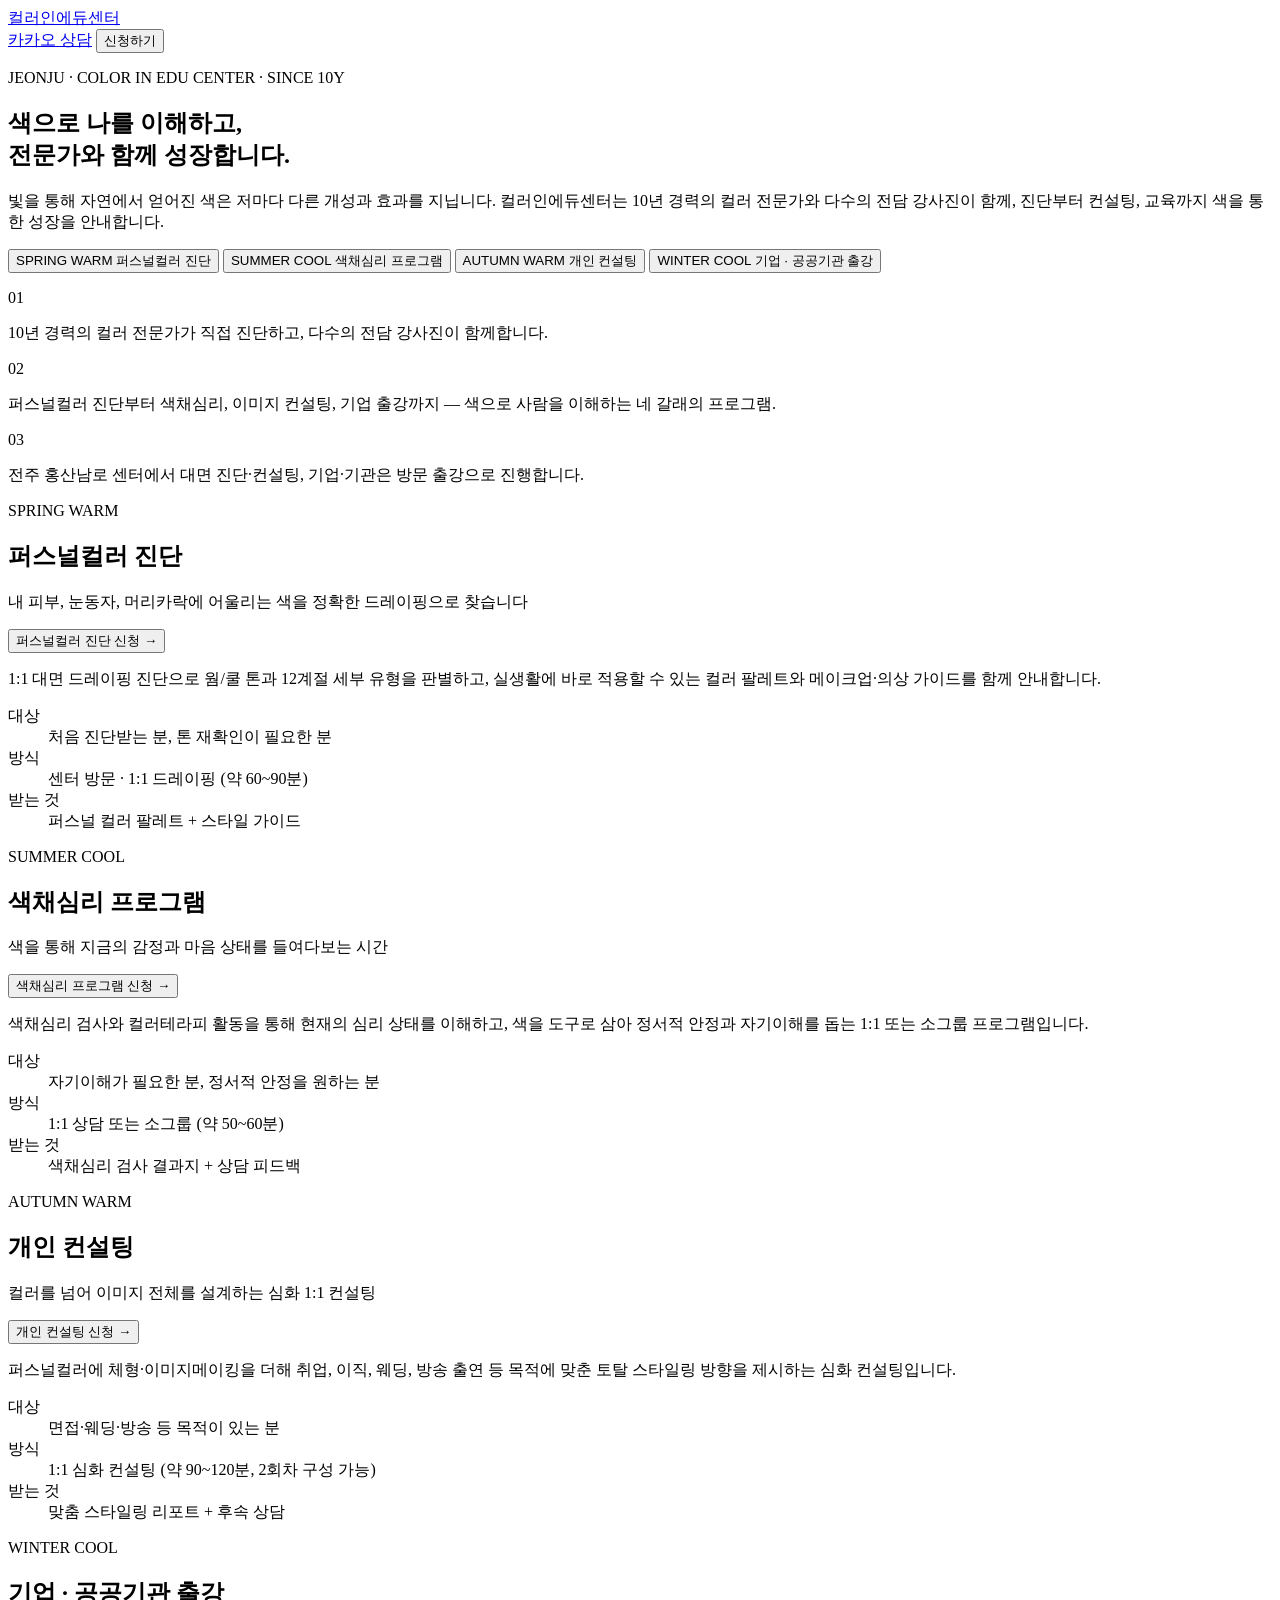
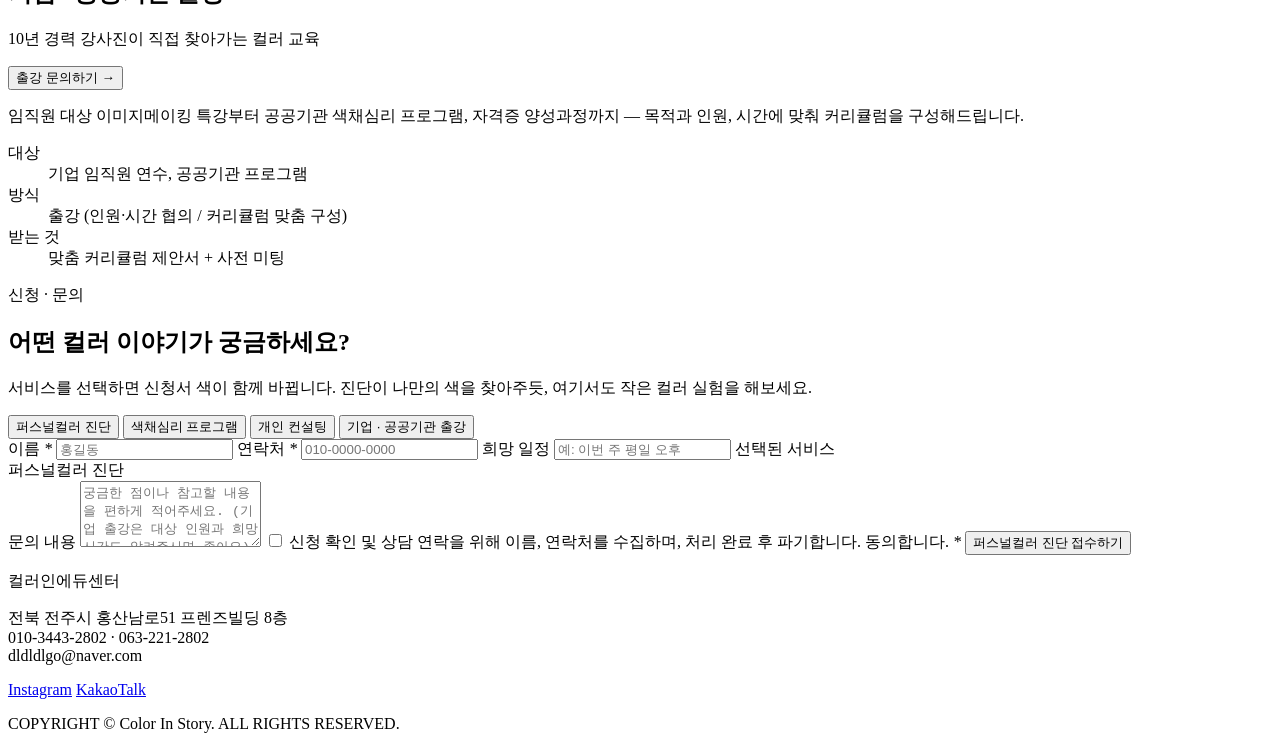
==== index.html @ 159d26b9 "Add files via upload" ====
<!doctype html>
<html lang="ko">
<head>
<meta charset="UTF-8" />
<meta name="viewport" content="width=device-width, initial-scale=1.0" />
<title>컬러인에듀센터 | 색으로 나를 이해하고, 색으로 성장하다</title>
<meta name="description" content="전주 컬러인에듀센터 — 퍼스널컬러 진단, 색채심리 프로그램, 개인 컨설팅, 기업·공공기관 출강 신청. 10년 경력의 컬러 전문가와 함께하세요." />
<meta property="og:title" content="컬러인에듀센터 | Color In Story" />
<meta property="og:description" content="퍼스널컬러 · 색채심리 · 개인컨설팅 · 기업/공공기관 출강 신청" />
<meta property="og:locale" content="ko_KR" />
<link rel="preconnect" href="https://fonts.googleapis.com" />
<link rel="preconnect" href="https://fonts.gstatic.com" crossorigin />
<link href="https://fonts.googleapis.com/css2?family=Noto+Serif+KR:wght@500;700&family=Noto+Sans+KR:wght@400;500;600;700&family=JetBrains+Mono:wght@500&display=swap" rel="stylesheet" />
<link rel="stylesheet" href="css/style.css" />
</head>
<body>

<header class="site-header">
  <div class="wrap header-row">
    <a href="#top" class="logo">컬러인에듀센터</a>
    <div class="header-actions">
      <a href="https://pf.kakao.com/_MabiC" target="_blank" rel="noreferrer" class="btn btn-ghost hide-mobile">카카오 상담</a>
      <button type="button" class="btn btn-solid js-apply">신청하기</button>
    </div>
  </div>
</header>

<main>

  <!-- Hero -->
  <section id="top" class="hero wrap">
    <p class="eyebrow">JEONJU · COLOR IN EDU CENTER · SINCE 10Y</p>
    <h1 class="hero-title">색으로 나를 이해하고,<br />전문가와 함께 성장합니다.</h1>
    <p class="hero-sub">
      빛을 통해 자연에서 얻어진 색은 저마다 다른 개성과 효과를 지닙니다. 컬러인에듀센터는 10년
      경력의 컬러 전문가와 다수의 전담 강사진이 함께, 진단부터 컨설팅, 교육까지 색을 통한
      성장을 안내합니다.
    </p>

    <div class="swatch-grid">
      <button class="swatch-card js-pick" data-service="personal" style="--accent: var(--spring)">
        <span class="swatch-bar"></span>
        <span class="swatch-season">SPRING WARM</span>
        <span class="swatch-title">퍼스널컬러 진단</span>
      </button>
      <button class="swatch-card js-pick" data-service="psychology" style="--accent: var(--summer)">
        <span class="swatch-bar"></span>
        <span class="swatch-season">SUMMER COOL</span>
        <span class="swatch-title">색채심리 프로그램</span>
      </button>
      <button class="swatch-card js-pick" data-service="consulting" style="--accent: var(--autumn)">
        <span class="swatch-bar"></span>
        <span class="swatch-season">AUTUMN WARM</span>
        <span class="swatch-title">개인 컨설팅</span>
      </button>
      <button class="swatch-card js-pick" data-service="corporate" style="--accent: var(--winter)">
        <span class="swatch-bar"></span>
        <span class="swatch-season">WINTER COOL</span>
        <span class="swatch-title">기업 · 공공기관 출강</span>
      </button>
    </div>
  </section>

  <!-- About strip -->
  <section class="about-strip">
    <div class="wrap about-grid">
      <div>
        <p class="num">01</p>
        <p class="about-text">10년 경력의 컬러 전문가가 직접 진단하고, 다수의 전담 강사진이 함께합니다.</p>
      </div>
      <div>
        <p class="num">02</p>
        <p class="about-text">퍼스널컬러 진단부터 색채심리, 이미지 컨설팅, 기업 출강까지 — 색으로 사람을 이해하는 네 갈래의 프로그램.</p>
      </div>
      <div>
        <p class="num">03</p>
        <p class="about-text">전주 홍산남로 센터에서 대면 진단·컨설팅, 기업·기관은 방문 출강으로 진행합니다.</p>
      </div>
    </div>
  </section>

  <!-- Service: 퍼스널컬러 -->
  <section id="personal" class="service" style="--accent: var(--spring)">
    <div class="wrap service-row">
      <div class="service-head">
        <p class="eyebrow accent-text">SPRING WARM</p>
        <h2 class="service-title">퍼스널컬러 진단</h2>
        <p class="service-tagline">내 피부, 눈동자, 머리카락에 어울리는 색을 정확한 드레이핑으로 찾습니다</p>
        <button type="button" class="btn btn-accent js-pick" data-service="personal">퍼스널컬러 진단 신청 →</button>
      </div>
      <div class="service-body">
        <p class="service-desc">
          1:1 대면 드레이핑 진단으로 웜/쿨 톤과 12계절 세부 유형을 판별하고, 실생활에 바로 적용할 수 있는
          컬러 팔레트와 메이크업·의상 가이드를 함께 안내합니다.
        </p>
        <dl class="point-grid">
          <div class="point-card">
            <dt>대상</dt><dd>처음 진단받는 분, 톤 재확인이 필요한 분</dd>
          </div>
          <div class="point-card">
            <dt>방식</dt><dd>센터 방문 · 1:1 드레이핑 (약 60~90분)</dd>
          </div>
          <div class="point-card">
            <dt>받는 것</dt><dd>퍼스널 컬러 팔레트 + 스타일 가이드</dd>
          </div>
        </dl>
      </div>
    </div>
  </section>

  <!-- Service: 색채심리 -->
  <section id="psychology" class="service reversed" style="--accent: var(--summer)">
    <div class="wrap service-row">
      <div class="service-head">
        <p class="eyebrow accent-text">SUMMER COOL</p>
        <h2 class="service-title">색채심리 프로그램</h2>
        <p class="service-tagline">색을 통해 지금의 감정과 마음 상태를 들여다보는 시간</p>
        <button type="button" class="btn btn-accent js-pick" data-service="psychology">색채심리 프로그램 신청 →</button>
      </div>
      <div class="service-body">
        <p class="service-desc">
          색채심리 검사와 컬러테라피 활동을 통해 현재의 심리 상태를 이해하고, 색을 도구로 삼아
          정서적 안정과 자기이해를 돕는 1:1 또는 소그룹 프로그램입니다.
        </p>
        <dl class="point-grid">
          <div class="point-card">
            <dt>대상</dt><dd>자기이해가 필요한 분, 정서적 안정을 원하는 분</dd>
          </div>
          <div class="point-card">
            <dt>방식</dt><dd>1:1 상담 또는 소그룹 (약 50~60분)</dd>
          </div>
          <div class="point-card">
            <dt>받는 것</dt><dd>색채심리 검사 결과지 + 상담 피드백</dd>
          </div>
        </dl>
      </div>
    </div>
  </section>

  <!-- Service: 개인 컨설팅 -->
  <section id="consulting" class="service" style="--accent: var(--autumn)">
    <div class="wrap service-row">
      <div class="service-head">
        <p class="eyebrow accent-text">AUTUMN WARM</p>
        <h2 class="service-title">개인 컨설팅</h2>
        <p class="service-tagline">컬러를 넘어 이미지 전체를 설계하는 심화 1:1 컨설팅</p>
        <button type="button" class="btn btn-accent js-pick" data-service="consulting">개인 컨설팅 신청 →</button>
      </div>
      <div class="service-body">
        <p class="service-desc">
          퍼스널컬러에 체형·이미지메이킹을 더해 취업, 이직, 웨딩, 방송 출연 등 목적에 맞춘
          토탈 스타일링 방향을 제시하는 심화 컨설팅입니다.
        </p>
        <dl class="point-grid">
          <div class="point-card">
            <dt>대상</dt><dd>면접·웨딩·방송 등 목적이 있는 분</dd>
          </div>
          <div class="point-card">
            <dt>방식</dt><dd>1:1 심화 컨설팅 (약 90~120분, 2회차 구성 가능)</dd>
          </div>
          <div class="point-card">
            <dt>받는 것</dt><dd>맞춤 스타일링 리포트 + 후속 상담</dd>
          </div>
        </dl>
      </div>
    </div>
  </section>

  <!-- Service: 기업/공공기관 출강 -->
  <section id="corporate" class="service reversed" style="--accent: var(--winter)">
    <div class="wrap service-row">
      <div class="service-head">
        <p class="eyebrow accent-text">WINTER COOL</p>
        <h2 class="service-title">기업 · 공공기관 출강</h2>
        <p class="service-tagline">10년 경력 강사진이 직접 찾아가는 컬러 교육</p>
        <button type="button" class="btn btn-accent js-pick" data-service="corporate">출강 문의하기 →</button>
      </div>
      <div class="service-body">
        <p class="service-desc">
          임직원 대상 이미지메이킹 특강부터 공공기관 색채심리 프로그램, 자격증 양성과정까지 —
          목적과 인원, 시간에 맞춰 커리큘럼을 구성해드립니다.
        </p>
        <dl class="point-grid">
          <div class="point-card">
            <dt>대상</dt><dd>기업 임직원 연수, 공공기관 프로그램</dd>
          </div>
          <div class="point-card">
            <dt>방식</dt><dd>출강 (인원·시간 협의 / 커리큘럼 맞춤 구성)</dd>
          </div>
          <div class="point-card">
            <dt>받는 것</dt><dd>맞춤 커리큘럼 제안서 + 사전 미팅</dd>
          </div>
        </dl>
      </div>
    </div>
  </section>

  <!-- Application form -->
  <section id="apply" class="apply wrap">
    <div class="apply-card" style="--accent: var(--spring)" id="applyCard">
      <p class="eyebrow">신청 · 문의</p>
      <h2 class="apply-title">어떤 컬러 이야기가 궁금하세요?</h2>
      <p class="apply-sub">서비스를 선택하면 신청서 색이 함께 바뀝니다. 진단이 나만의 색을 찾아주듯, 여기서도 작은 컬러 실험을 해보세요.</p>

      <div class="pill-row" id="pillRow">
        <button type="button" class="pill js-pill" data-service="personal">퍼스널컬러 진단</button>
        <button type="button" class="pill js-pill" data-service="psychology">색채심리 프로그램</button>
        <button type="button" class="pill js-pill" data-service="consulting">개인 컨설팅</button>
        <button type="button" class="pill js-pill" data-service="corporate">기업 · 공공기관 출강</button>
      </div>

      <form id="applyForm" class="apply-form" novalidate>
        <label class="field">
          <span class="field-label">이름 <em>*</em></span>
          <input class="input" type="text" name="name" placeholder="홍길동" required />
        </label>
        <label class="field">
          <span class="field-label">연락처 <em>*</em></span>
          <input class="input" type="tel" name="phone" placeholder="010-0000-0000" required />
        </label>
        <label class="field">
          <span class="field-label">희망 일정</span>
          <input class="input" type="text" name="preferredDate" placeholder="예: 이번 주 평일 오후" />
        </label>
        <label class="field">
          <span class="field-label">선택된 서비스</span>
          <div class="input input-static" id="selectedServiceLabel">퍼스널컬러 진단</div>
        </label>
        <label class="field field-full">
          <span class="field-label">문의 내용</span>
          <textarea class="input" name="message" rows="4" placeholder="궁금한 점이나 참고할 내용을 편하게 적어주세요. (기업 출강은 대상 인원과 희망 시간도 알려주시면 좋아요)"></textarea>
        </label>

        <label class="consent field-full">
          <input type="checkbox" name="consent" required />
          <span>신청 확인 및 상담 연락을 위해 이름, 연락처를 수집하며, 처리 완료 후 파기합니다. 동의합니다. <em>*</em></span>
        </label>

        <p class="form-error" id="formError" hidden></p>

        <button type="submit" class="btn btn-accent submit-btn field-full" id="submitBtn">
          <span id="submitLabel">퍼스널컬러 진단 접수하기</span>
        </button>
      </form>

      <div class="apply-success" id="applySuccess" hidden>
        <p class="success-title">신청이 접수됐어요.</p>
        <p class="success-sub">담당 강사가 확인 후 남겨주신 연락처로 안내드릴게요. 급하시면 카카오톡 상담도 가능합니다.</p>
        <a href="https://pf.kakao.com/_MabiC" target="_blank" rel="noreferrer" class="btn btn-accent">카카오톡으로 바로 상담하기</a>
      </div>
    </div>
  </section>

</main>

<footer class="site-footer">
  <div class="wrap footer-row">
    <div>
      <p class="footer-logo">컬러인에듀센터</p>
      <p class="footer-contact">
        전북 전주시 홍산남로51 프렌즈빌딩 8층<br />
        010-3443-2802 · 063-221-2802<br />
        dldldlgo@naver.com
      </p>
    </div>
    <div class="footer-links">
      <a href="https://www.instagram.com/colorinstory_official/" target="_blank" rel="noreferrer" class="btn btn-ghost">Instagram</a>
      <a href="https://pf.kakao.com/_MabiC" target="_blank" rel="noreferrer" class="btn btn-ghost">KakaoTalk</a>
    </div>
  </div>
  <p class="footer-copy wrap">COPYRIGHT © Color In Story. ALL RIGHTS RESERVED.</p>
</footer>

<script src="js/main.js"></script>
</body>
</html>
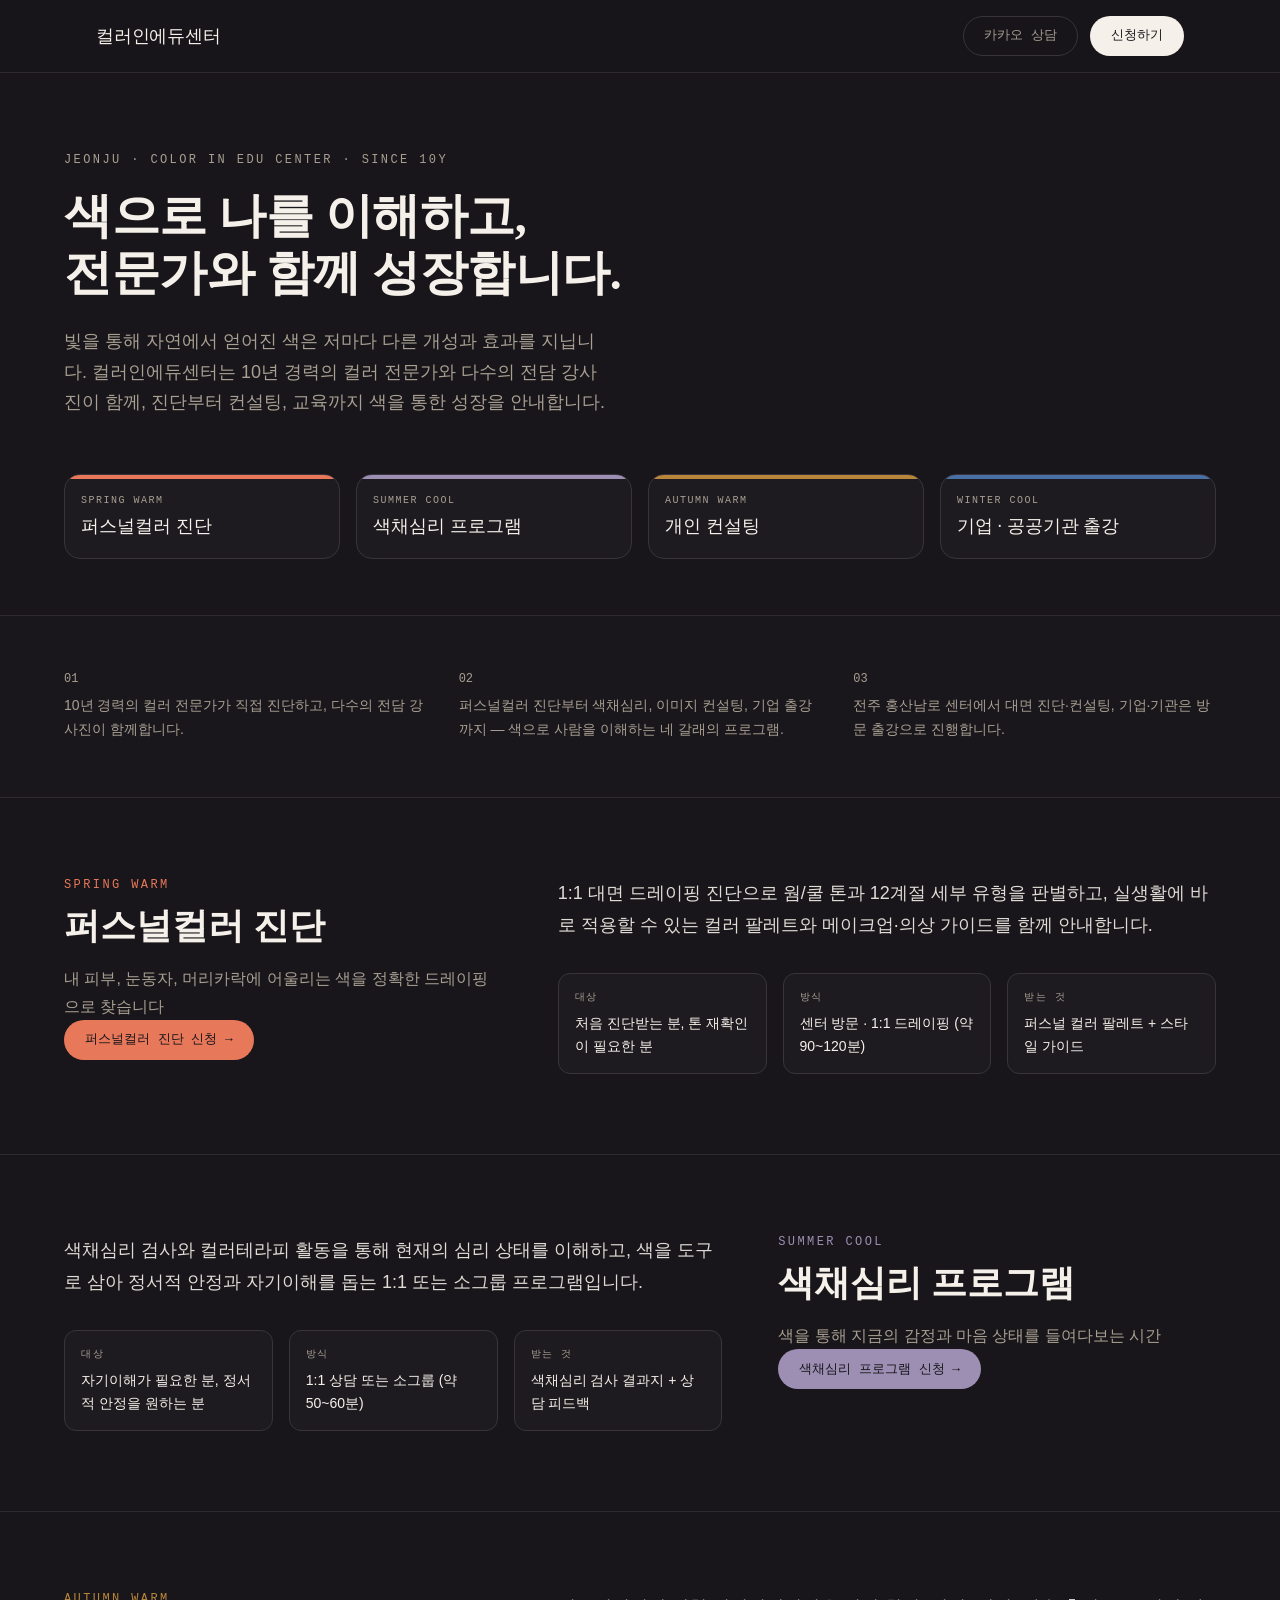
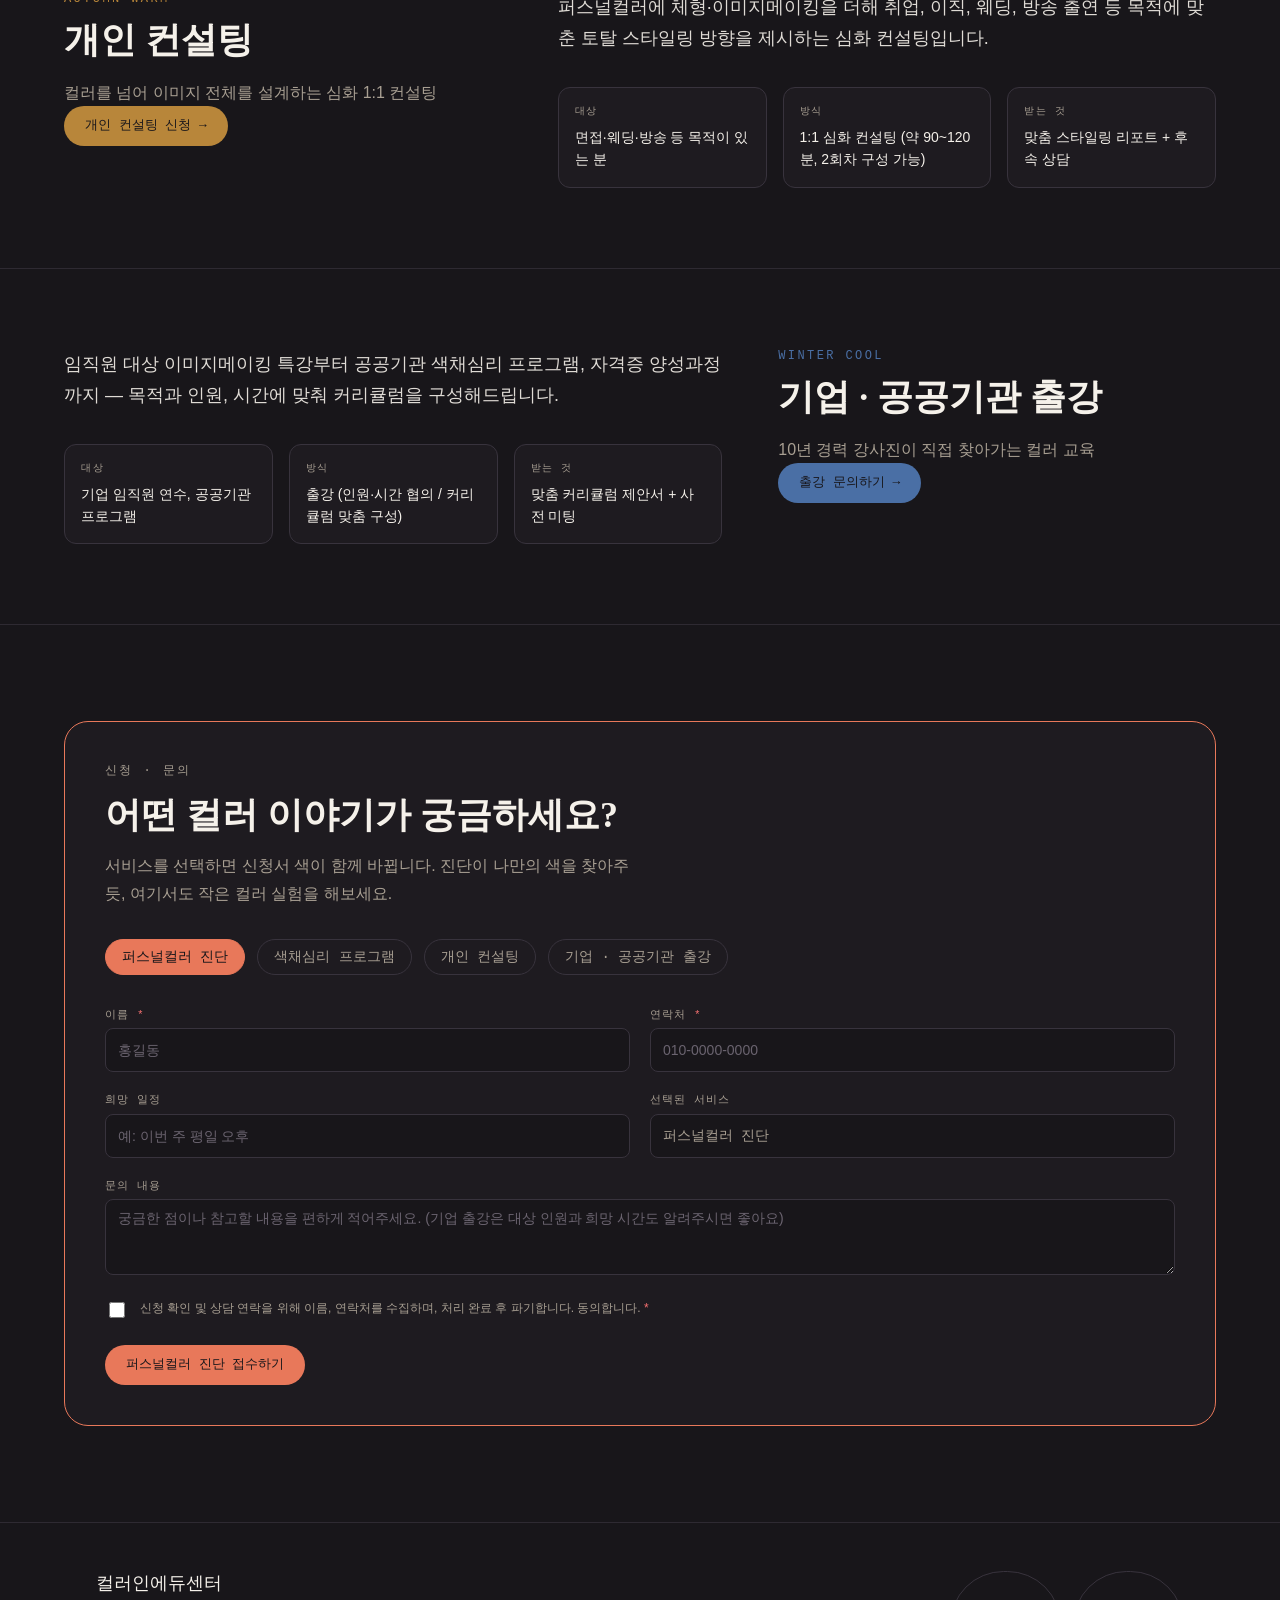
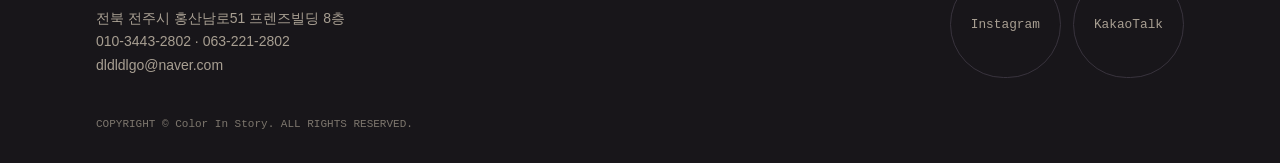
==== commit 76590517: "Update index.html" ====
--- a/index.html
+++ b/index.html
@@ -11,7 +11,7 @@
 <link rel="preconnect" href="https://fonts.googleapis.com" />
 <link rel="preconnect" href="https://fonts.gstatic.com" crossorigin />
 <link href="https://fonts.googleapis.com/css2?family=Noto+Serif+KR:wght@500;700&family=Noto+Sans+KR:wght@400;500;600;700&family=JetBrains+Mono:wght@500&display=swap" rel="stylesheet" />
-<link rel="stylesheet" href="css/style.css" />
+<link rel="stylesheet" href="style.css" />
 </head>
 <body>
 
@@ -98,7 +98,7 @@
             <dt>대상</dt><dd>처음 진단받는 분, 톤 재확인이 필요한 분</dd>
           </div>
           <div class="point-card">
-            <dt>방식</dt><dd>센터 방문 · 1:1 드레이핑 (약 60~90분)</dd>
+            <dt>방식</dt><dd>센터 방문 · 1:1 드레이핑 (약 90~120분)</dd>
           </div>
           <div class="point-card">
             <dt>받는 것</dt><dd>퍼스널 컬러 팔레트 + 스타일 가이드</dd>
@@ -271,6 +271,6 @@
   <p class="footer-copy wrap">COPYRIGHT © Color In Story. ALL RIGHTS RESERVED.</p>
 </footer>
 
-<script src="js/main.js"></script>
+<script src="main.js"></script>
 </body>
 </html>
--- a/style.css
+++ b/style.css
@@ -0,0 +1,438 @@
+:root {
+  --ink: #18161a;
+  --ink-soft: #1e1b20;
+  --ink-line: #38333d;
+  --paper: #f5f1ea;
+  --paper-dim: #a89f92;
+  --spring: #e8785a;
+  --summer: #9c8fb3;
+  --autumn: #b8863a;
+  --winter: #4a6fa5;
+
+  --font-display: "Noto Serif KR", serif;
+  --font-body: "Noto Sans KR", sans-serif;
+  --font-mono: "JetBrains Mono", monospace;
+}
+
+* { box-sizing: border-box; }
+
+html { scroll-behavior: smooth; }
+
+@media (prefers-reduced-motion: reduce) {
+  html { scroll-behavior: auto; }
+  * { animation-duration: 0.01ms !important; transition-duration: 0.01ms !important; }
+}
+
+body {
+  margin: 0;
+  background: var(--ink);
+  color: var(--paper);
+  font-family: var(--font-body);
+  -webkit-font-smoothing: antialiased;
+}
+
+::selection { background: var(--spring); color: var(--ink); }
+
+a { color: inherit; }
+
+.wrap {
+  max-width: 72rem;
+  margin: 0 auto;
+  padding: 0 1.25rem;
+}
+
+@media (min-width: 640px) {
+  .wrap { padding: 0 2rem; }
+}
+
+.eyebrow {
+  font-family: var(--font-mono);
+  font-size: 0.75rem;
+  letter-spacing: 0.2em;
+  color: var(--paper-dim);
+  margin: 0;
+}
+
+.accent-text { color: var(--accent); }
+
+/* ---------- Buttons ---------- */
+
+.btn {
+  display: inline-flex;
+  align-items: center;
+  gap: 0.5rem;
+  border-radius: 999px;
+  padding: 0.65rem 1.25rem;
+  font-family: var(--font-mono);
+  font-size: 0.8rem;
+  font-weight: 500;
+  border: 1px solid transparent;
+  cursor: pointer;
+  text-decoration: none;
+  transition: opacity 0.15s ease, border-color 0.15s ease, color 0.15s ease;
+  background: none;
+}
+
+.btn-ghost {
+  border-color: var(--ink-line);
+  color: var(--paper-dim);
+}
+.btn-ghost:hover { border-color: var(--paper); color: var(--paper); }
+
+.btn-solid {
+  background: var(--paper);
+  color: var(--ink);
+}
+.btn-solid:hover { opacity: 0.85; }
+
+.btn-accent {
+  background: var(--accent);
+  color: var(--ink);
+}
+.btn-accent:hover { opacity: 0.9; }
+
+.hide-mobile { display: none; }
+@media (min-width: 640px) { .hide-mobile { display: inline-flex; } }
+
+/* ---------- Header ---------- */
+
+.site-header {
+  position: sticky;
+  top: 0;
+  z-index: 40;
+  border-bottom: 1px solid rgba(56, 51, 61, 0.7);
+  background: rgba(24, 22, 26, 0.85);
+  backdrop-filter: blur(8px);
+}
+
+.header-row {
+  display: flex;
+  align-items: center;
+  justify-content: space-between;
+  padding-top: 1rem;
+  padding-bottom: 1rem;
+}
+
+.logo {
+  font-family: var(--font-display);
+  font-size: 1.125rem;
+  letter-spacing: -0.01em;
+  text-decoration: none;
+  color: var(--paper);
+}
+
+.header-actions { display: flex; align-items: center; gap: 0.75rem; }
+
+/* ---------- Hero ---------- */
+
+.hero { padding: 3.5rem 0 2.5rem; }
+@media (min-width: 640px) { .hero { padding: 5rem 0 3.5rem; } }
+
+.hero-title {
+  font-family: var(--font-display);
+  font-size: 2.25rem;
+  line-height: 1.25;
+  letter-spacing: -0.01em;
+  max-width: 42rem;
+  margin: 1.25rem 0 0;
+  color: var(--paper);
+}
+@media (min-width: 640px) { .hero-title { font-size: 3rem; line-height: 1.2; } }
+
+.hero-sub {
+  max-width: 34rem;
+  margin: 1.5rem 0 0;
+  color: var(--paper-dim);
+  line-height: 1.7;
+  font-size: 1rem;
+}
+@media (min-width: 640px) { .hero-sub { font-size: 1.125rem; } }
+
+.swatch-grid {
+  display: grid;
+  grid-template-columns: repeat(2, 1fr);
+  gap: 0.75rem;
+  margin-top: 2.5rem;
+}
+@media (min-width: 640px) {
+  .swatch-grid { grid-template-columns: repeat(4, 1fr); gap: 1rem; margin-top: 3.5rem; }
+}
+
+.swatch-card {
+  position: relative;
+  overflow: hidden;
+  border-radius: 1rem;
+  border: 1px solid var(--ink-line);
+  background: var(--ink-soft);
+  padding: 1.25rem 1rem;
+  text-align: left;
+  cursor: pointer;
+  transition: border-color 0.15s ease;
+}
+.swatch-card:hover { border-color: rgba(245, 241, 234, 0.4); }
+
+.swatch-bar {
+  position: absolute;
+  top: 0; left: 0; right: 0;
+  height: 4px;
+  background: var(--accent);
+  transition: height 0.15s ease;
+}
+.swatch-card:hover .swatch-bar { height: 6px; }
+
+.swatch-season {
+  display: block;
+  font-family: var(--font-mono);
+  font-size: 0.625rem;
+  letter-spacing: 0.15em;
+  color: var(--paper-dim);
+}
+
+.swatch-title {
+  display: block;
+  margin-top: 0.5rem;
+  font-family: var(--font-display);
+  font-size: 1rem;
+  color: var(--paper);
+}
+@media (min-width: 640px) { .swatch-title { font-size: 1.125rem; } }
+
+/* ---------- About strip ---------- */
+
+.about-strip {
+  border-top: 1px solid rgba(56, 51, 61, 0.7);
+  border-bottom: 1px solid rgba(56, 51, 61, 0.7);
+  background: rgba(30, 27, 32, 0.4);
+}
+
+.about-grid {
+  display: grid;
+  gap: 2rem;
+  padding: 2.5rem 0;
+}
+@media (min-width: 640px) {
+  .about-grid { grid-template-columns: repeat(3, 1fr); padding: 3.5rem 0; }
+}
+
+.num { font-family: var(--font-mono); font-size: 0.75rem; color: var(--paper-dim); margin: 0; }
+.about-text { margin: 0.5rem 0 0; font-size: 0.875rem; line-height: 1.7; color: var(--paper-dim); }
+
+/* ---------- Service sections ---------- */
+
+.service { border-bottom: 1px solid rgba(56, 51, 61, 0.7); }
+
+.service-row {
+  display: flex;
+  flex-direction: column;
+  gap: 2rem;
+  padding: 3.5rem 0;
+}
+@media (min-width: 768px) {
+  .service-row { flex-direction: row; align-items: flex-start; gap: 3.5rem; padding: 5rem 0; }
+  .service.reversed .service-row { flex-direction: row-reverse; }
+  .service-head { width: 38%; flex-shrink: 0; }
+  .service-body { width: 62%; }
+}
+
+.service-title {
+  font-family: var(--font-display);
+  font-size: 1.875rem;
+  line-height: 1.25;
+  color: var(--paper);
+  margin: 0.75rem 0 0;
+}
+@media (min-width: 640px) { .service-title { font-size: 2.25rem; } }
+
+.service-tagline {
+  margin: 1rem 0 0;
+  color: var(--paper-dim);
+  line-height: 1.7;
+}
+
+.service-desc {
+  margin: 0;
+  color: rgba(245, 241, 234, 0.9);
+  line-height: 1.75;
+  font-size: 1rem;
+}
+@media (min-width: 640px) { .service-desc { font-size: 1.125rem; } }
+
+.point-grid {
+  display: grid;
+  gap: 1rem;
+  margin: 2rem 0 0;
+}
+@media (min-width: 640px) { .point-grid { grid-template-columns: repeat(3, 1fr); } }
+
+.point-card {
+  border: 1px solid var(--ink-line);
+  background: var(--ink-soft);
+  border-radius: 0.75rem;
+  padding: 1rem;
+}
+
+.point-card dt {
+  font-family: var(--font-mono);
+  font-size: 0.625rem;
+  letter-spacing: 0.15em;
+  color: var(--paper-dim);
+}
+.point-card dd {
+  margin: 0.5rem 0 0;
+  font-size: 0.875rem;
+  line-height: 1.6;
+  color: var(--paper);
+}
+
+/* ---------- Application form ---------- */
+
+.apply { padding: 4rem 0; }
+@media (min-width: 640px) { .apply { padding: 6rem 0; } }
+
+.apply-card {
+  border: 1px solid var(--accent);
+  background: var(--ink-soft);
+  border-radius: 1.5rem;
+  padding: 1.5rem;
+  transition: border-color 0.4s ease;
+}
+@media (min-width: 640px) { .apply-card { padding: 2.5rem; } }
+
+.apply-title {
+  font-family: var(--font-display);
+  font-size: 1.875rem;
+  margin: 0.75rem 0 0;
+  color: var(--paper);
+}
+@media (min-width: 640px) { .apply-title { font-size: 2.25rem; } }
+
+.apply-sub {
+  max-width: 34rem;
+  margin: 0.75rem 0 0;
+  color: var(--paper-dim);
+  font-size: 0.875rem;
+  line-height: 1.7;
+}
+@media (min-width: 640px) { .apply-sub { font-size: 1rem; } }
+
+.pill-row {
+  display: grid;
+  grid-template-columns: repeat(2, 1fr);
+  gap: 0.5rem;
+  margin-top: 2rem;
+}
+@media (min-width: 640px) {
+  .pill-row { display: flex; flex-wrap: wrap; gap: 0.75rem; }
+}
+
+.pill {
+  border-radius: 999px;
+  border: 1px solid var(--ink-line);
+  color: var(--paper-dim);
+  background: none;
+  padding: 0.5rem 1rem;
+  font-family: var(--font-mono);
+  font-size: 0.75rem;
+  cursor: pointer;
+  transition: all 0.15s ease;
+}
+@media (min-width: 640px) { .pill { font-size: 0.875rem; } }
+
+.pill.active {
+  background: var(--accent);
+  border-color: var(--accent);
+  color: var(--ink);
+}
+
+.apply-form {
+  display: grid;
+  gap: 1.25rem;
+  margin-top: 2rem;
+}
+@media (min-width: 640px) { .apply-form { grid-template-columns: repeat(2, 1fr); } }
+
+.field-full { grid-column: 1 / -1; }
+
+.field-label {
+  display: block;
+  margin-bottom: 0.4rem;
+  font-family: var(--font-mono);
+  font-size: 0.6875rem;
+  letter-spacing: 0.1em;
+  color: var(--paper-dim);
+}
+.field-label em { color: #f87171; font-style: normal; }
+
+.input {
+  width: 100%;
+  height: 2.75rem;
+  border-radius: 0.5rem;
+  border: 1px solid var(--ink-line);
+  background: var(--ink);
+  padding: 0 0.75rem;
+  font-size: 0.875rem;
+  color: var(--paper);
+  font-family: var(--font-body);
+}
+.input::placeholder { color: #6b6470; }
+.input:focus { outline: none; border-color: var(--accent); }
+
+textarea.input { height: auto; padding-top: 0.6rem; resize: vertical; }
+
+.input-static {
+  display: flex;
+  align-items: center;
+  color: var(--paper-dim);
+  font-family: var(--font-mono);
+  font-size: 0.875rem;
+}
+
+.consent {
+  display: flex;
+  align-items: flex-start;
+  gap: 0.75rem;
+  font-size: 0.75rem;
+  line-height: 1.6;
+  color: var(--paper-dim);
+}
+.consent input { margin-top: 0.2rem; flex-shrink: 0; width: 1rem; height: 1rem; accent-color: var(--accent); }
+.consent em { color: #f87171; font-style: normal; }
+
+.form-error { color: #f87171; font-size: 0.875rem; margin: 0; grid-column: 1 / -1; }
+
+.submit-btn { justify-self: start; margin-top: 0.25rem; }
+.submit-btn:disabled { opacity: 0.6; cursor: not-allowed; }
+
+.apply-success {
+  margin-top: 2rem;
+  border: 1px solid var(--accent);
+  border-radius: 1rem;
+  padding: 2rem 1.5rem;
+  text-align: center;
+}
+.success-title { font-family: var(--font-display); font-size: 1.25rem; margin: 0; color: var(--paper); }
+.success-sub { margin: 0.5rem 0 1.25rem; font-size: 0.875rem; color: var(--paper-dim); }
+
+/* ---------- Footer ---------- */
+
+.site-footer { border-top: 1px solid rgba(56, 51, 61, 0.7); padding: 3rem 0 2rem; }
+
+.footer-row {
+  display: flex;
+  flex-direction: column;
+  gap: 2rem;
+  justify-content: space-between;
+}
+@media (min-width: 640px) { .footer-row { flex-direction: row; } }
+
+.footer-logo { font-family: var(--font-display); font-size: 1.125rem; margin: 0; color: var(--paper); }
+.footer-contact { margin: 0.75rem 0 0; font-size: 0.875rem; line-height: 1.7; color: var(--paper-dim); }
+
+.footer-links { display: flex; gap: 0.75rem; }
+
+.footer-copy {
+  margin-top: 2.5rem;
+  font-family: var(--font-mono);
+  font-size: 0.6875rem;
+  color: rgba(168, 159, 146, 0.7);
+}
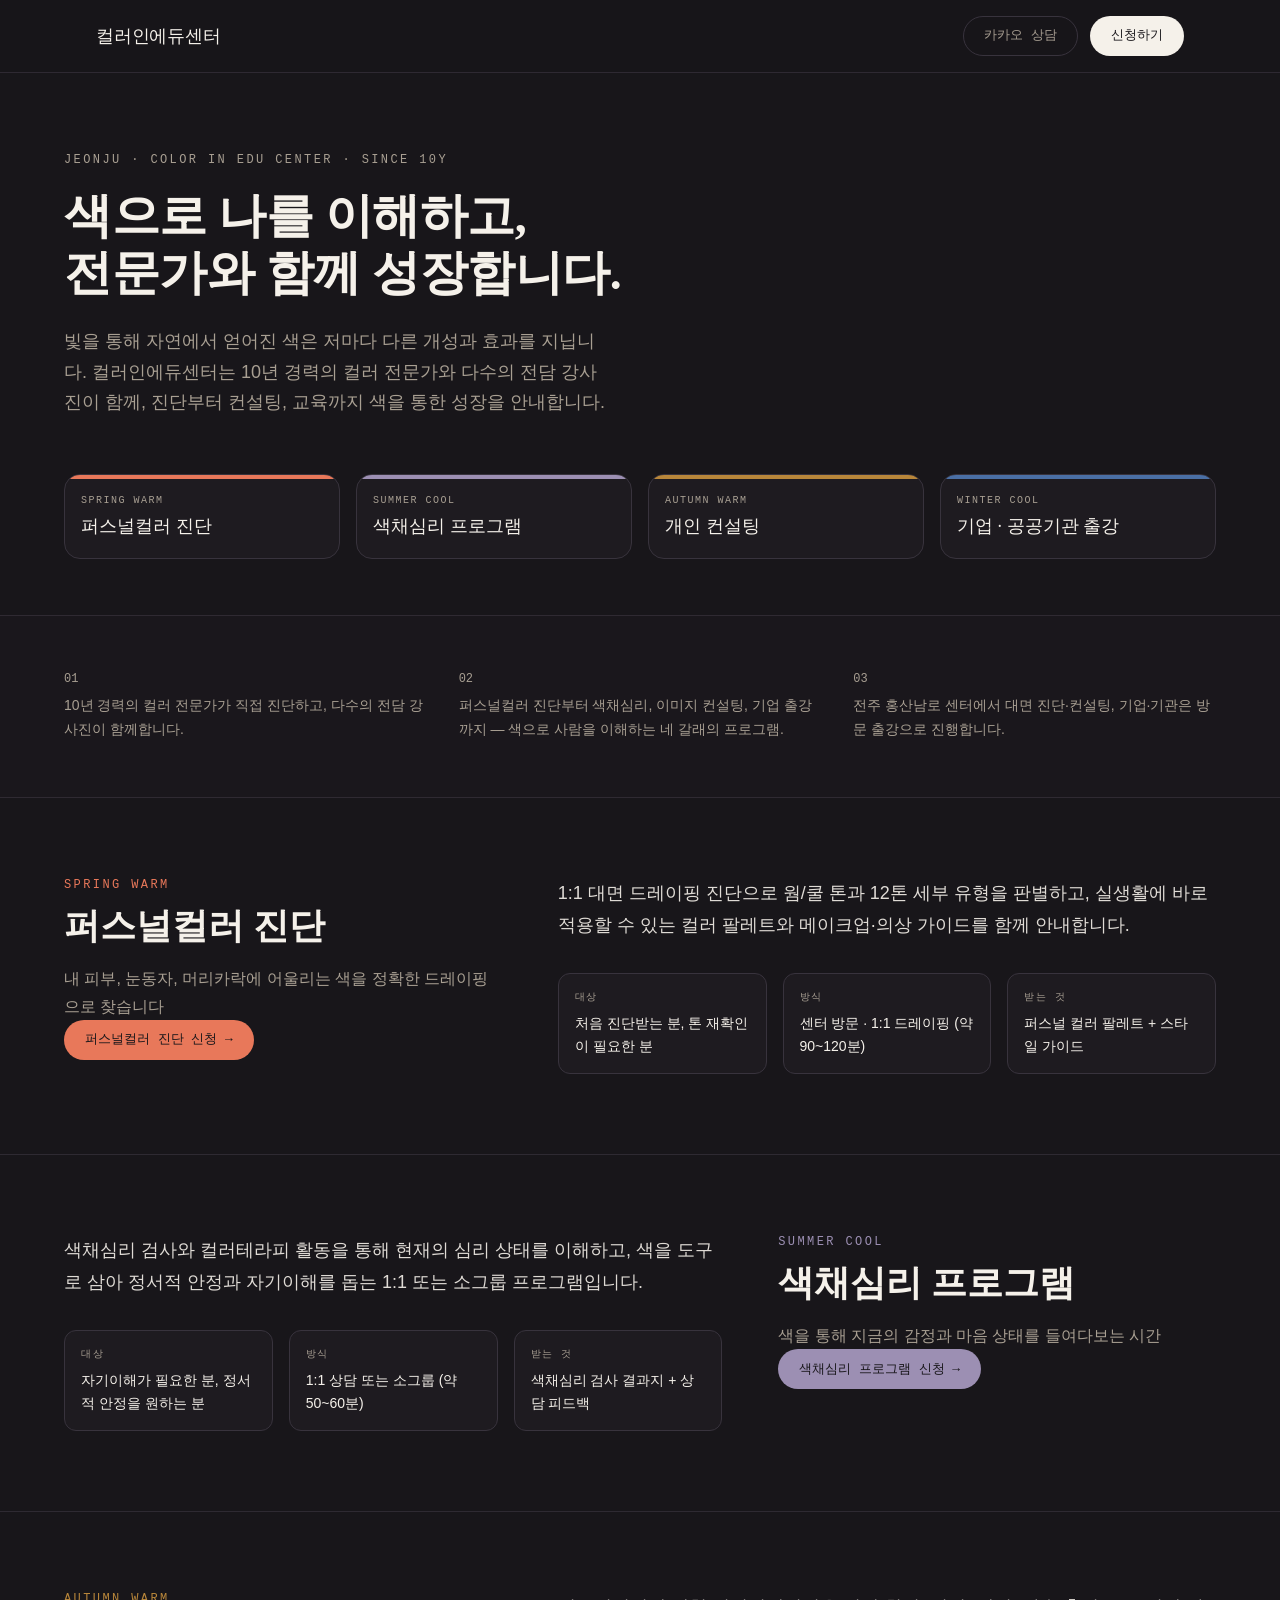
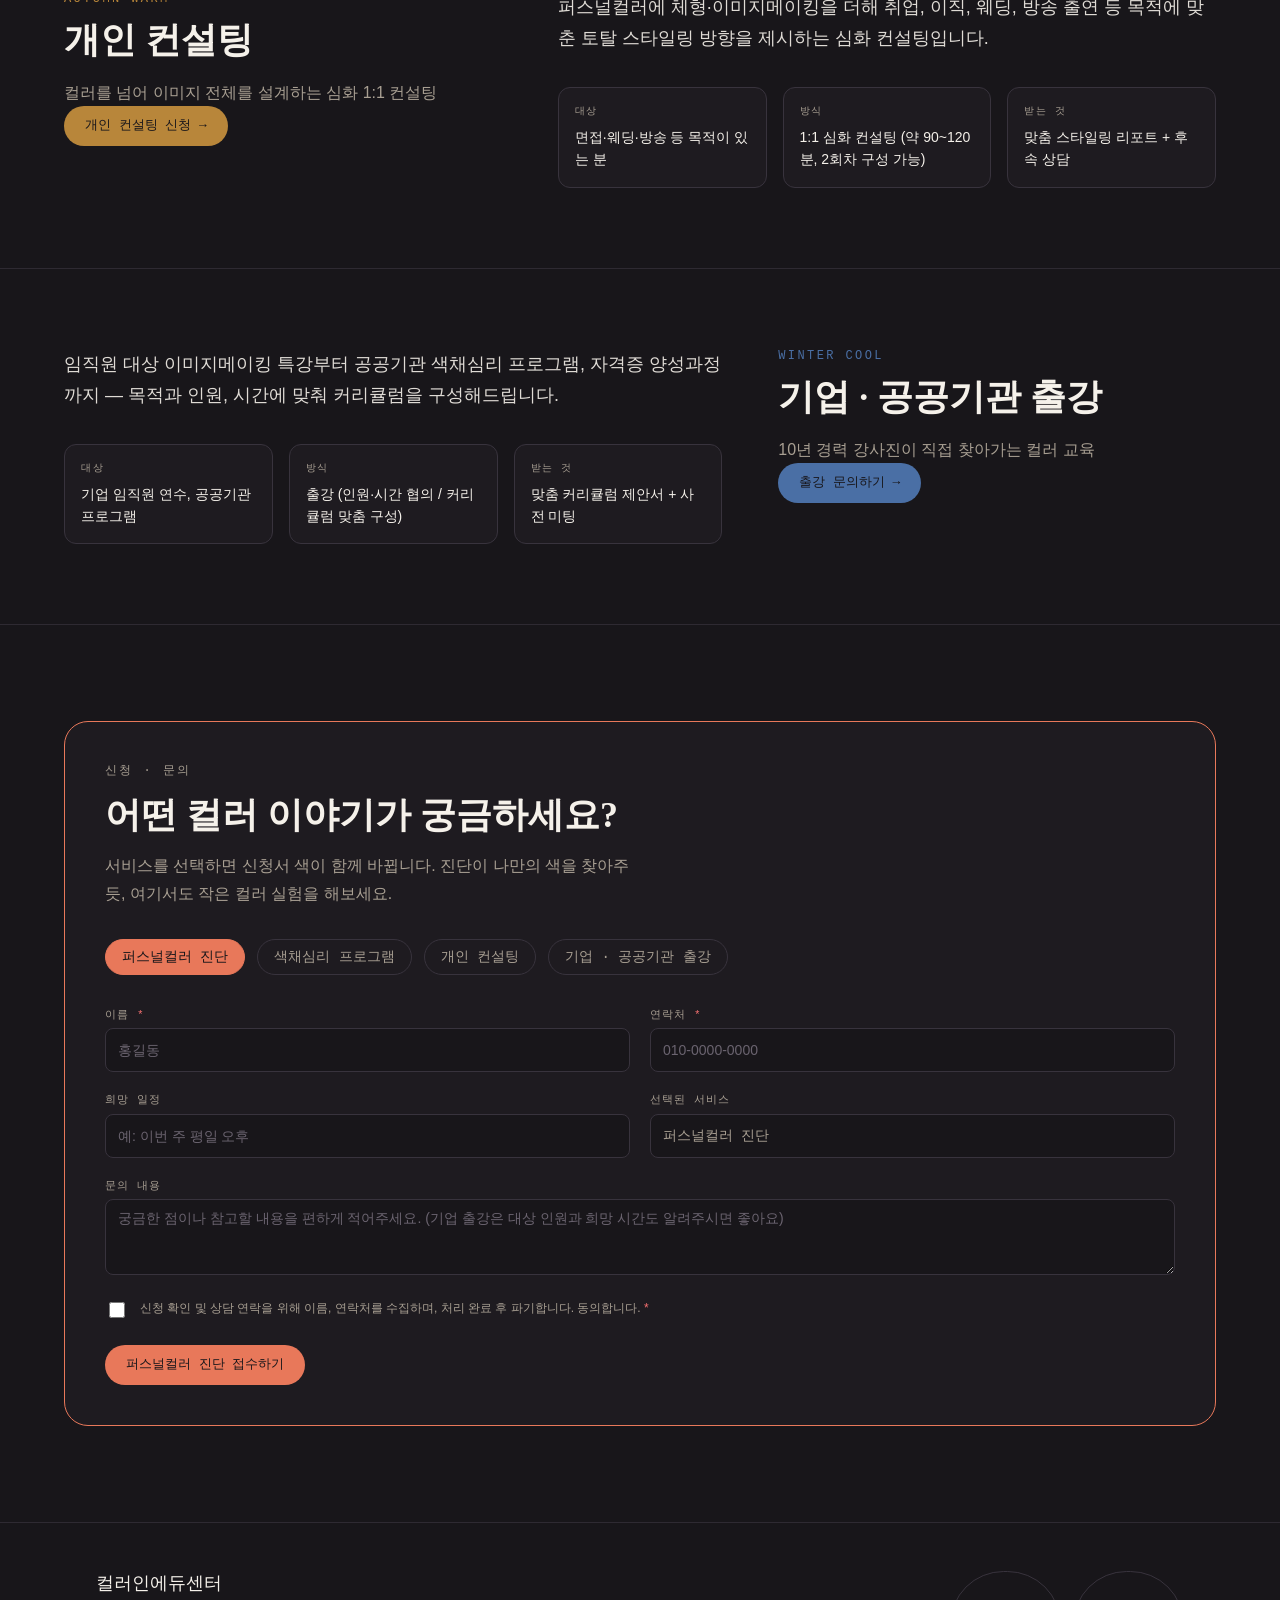
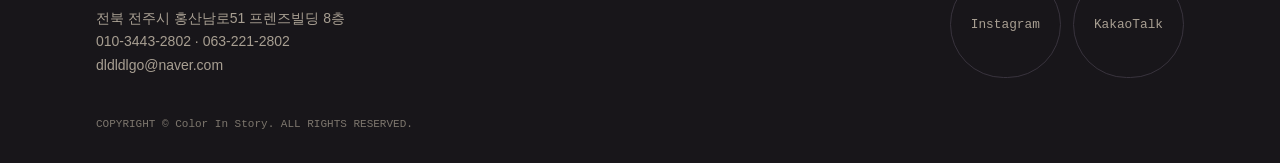
==== commit 8cbfc49d: "Update index.html" ====
--- a/index.html
+++ b/index.html
@@ -90,7 +90,7 @@
       </div>
       <div class="service-body">
         <p class="service-desc">
-          1:1 대면 드레이핑 진단으로 웜/쿨 톤과 12계절 세부 유형을 판별하고, 실생활에 바로 적용할 수 있는
+          1:1 대면 드레이핑 진단으로 웜/쿨 톤과 12톤 세부 유형을 판별하고, 실생활에 바로 적용할 수 있는
           컬러 팔레트와 메이크업·의상 가이드를 함께 안내합니다.
         </p>
         <dl class="point-grid">
